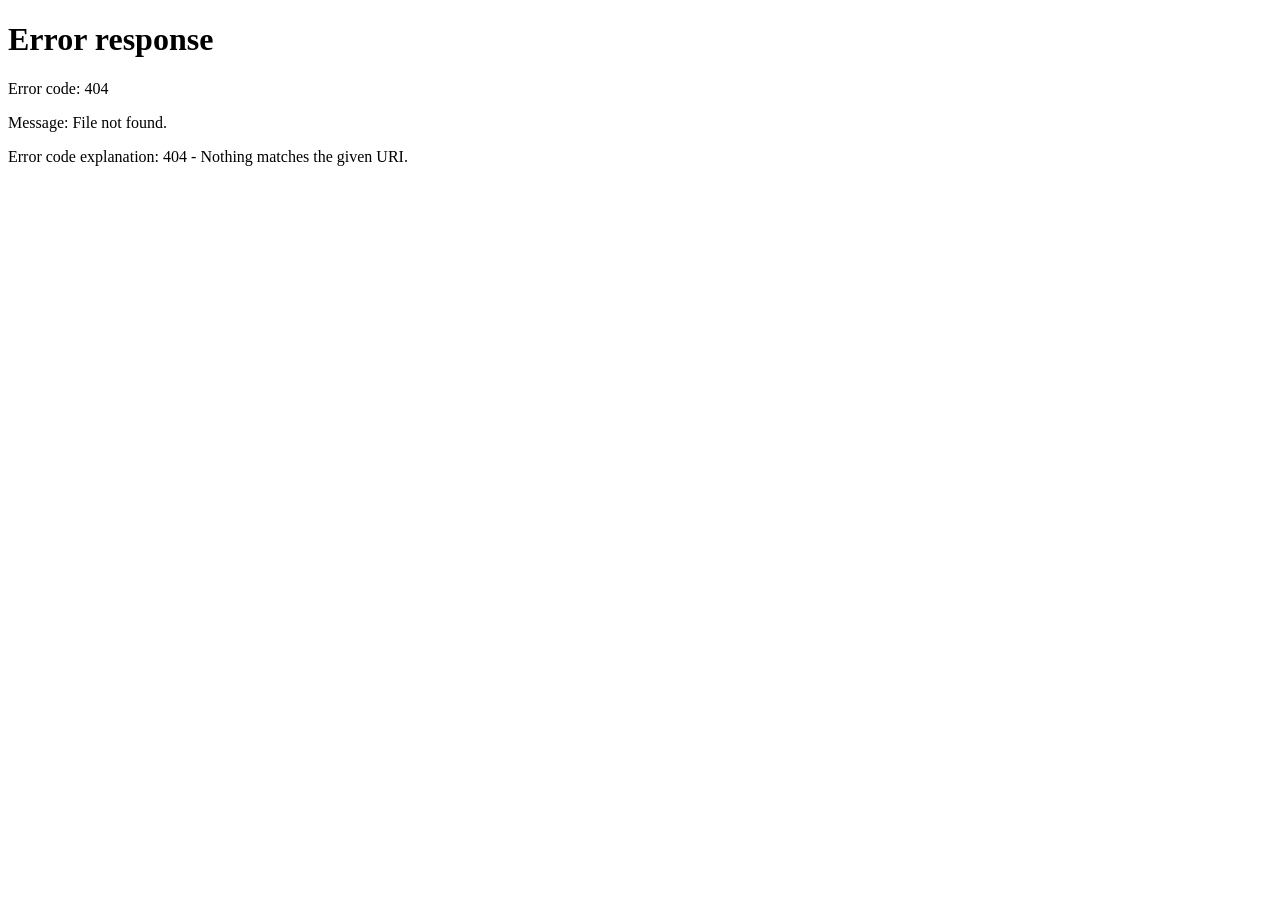
==== index.html @ 00f47ce4 "Open the desk from Pages root and stop dual Farside typing. Redirect / to src/, fail empty FRED_API_" ====
<!DOCTYPE html>
<html lang="en">
<head>
  <meta charset="UTF-8" />
  <meta http-equiv="refresh" content="0; url=src/" />
  <link rel="canonical" href="src/" />
  <title>The Great Transition — Macro Dashboard</title>
  <script>
    (function () {
      var path = location.pathname;
      if (path.slice(-1) !== "/") path += "/";
      location.replace(path + "src/");
    })();
  </script>
</head>
<body>
  <p><a href="src/">Open the desk</a></p>
</body>
</html>
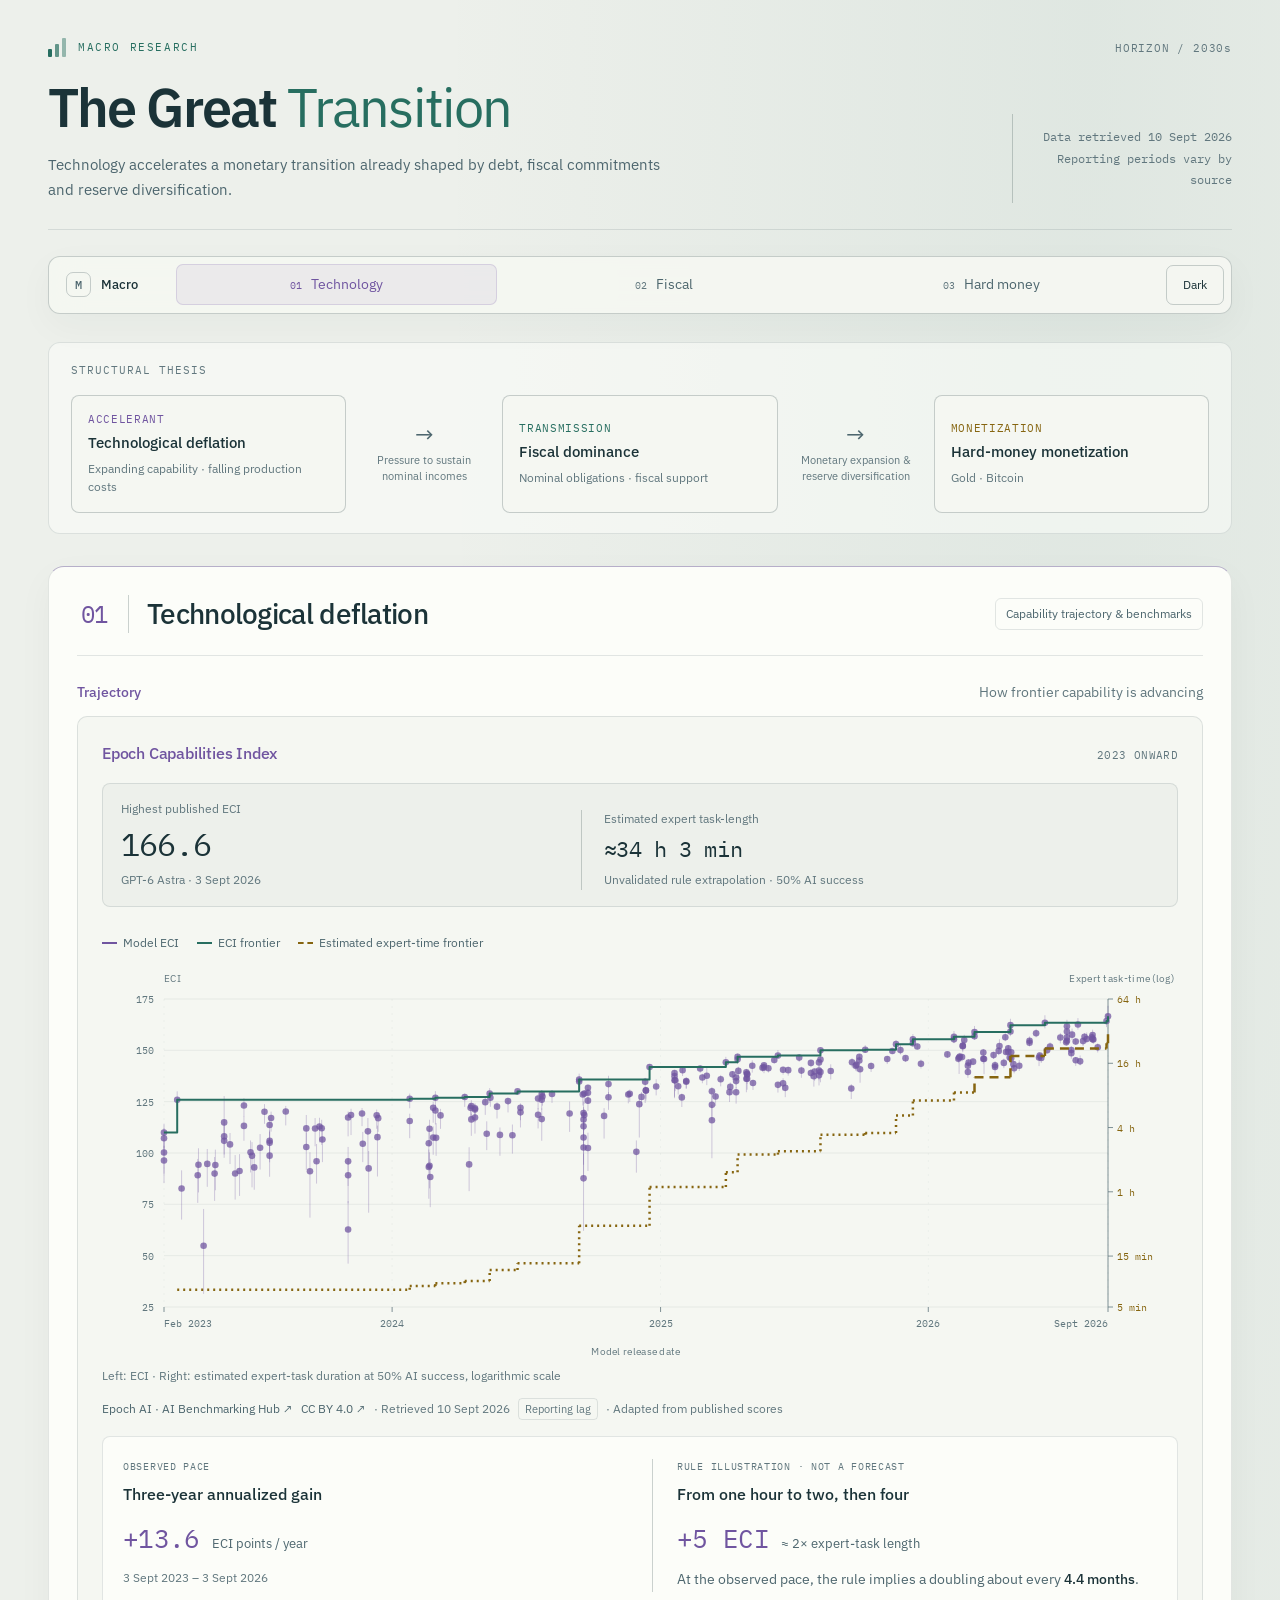
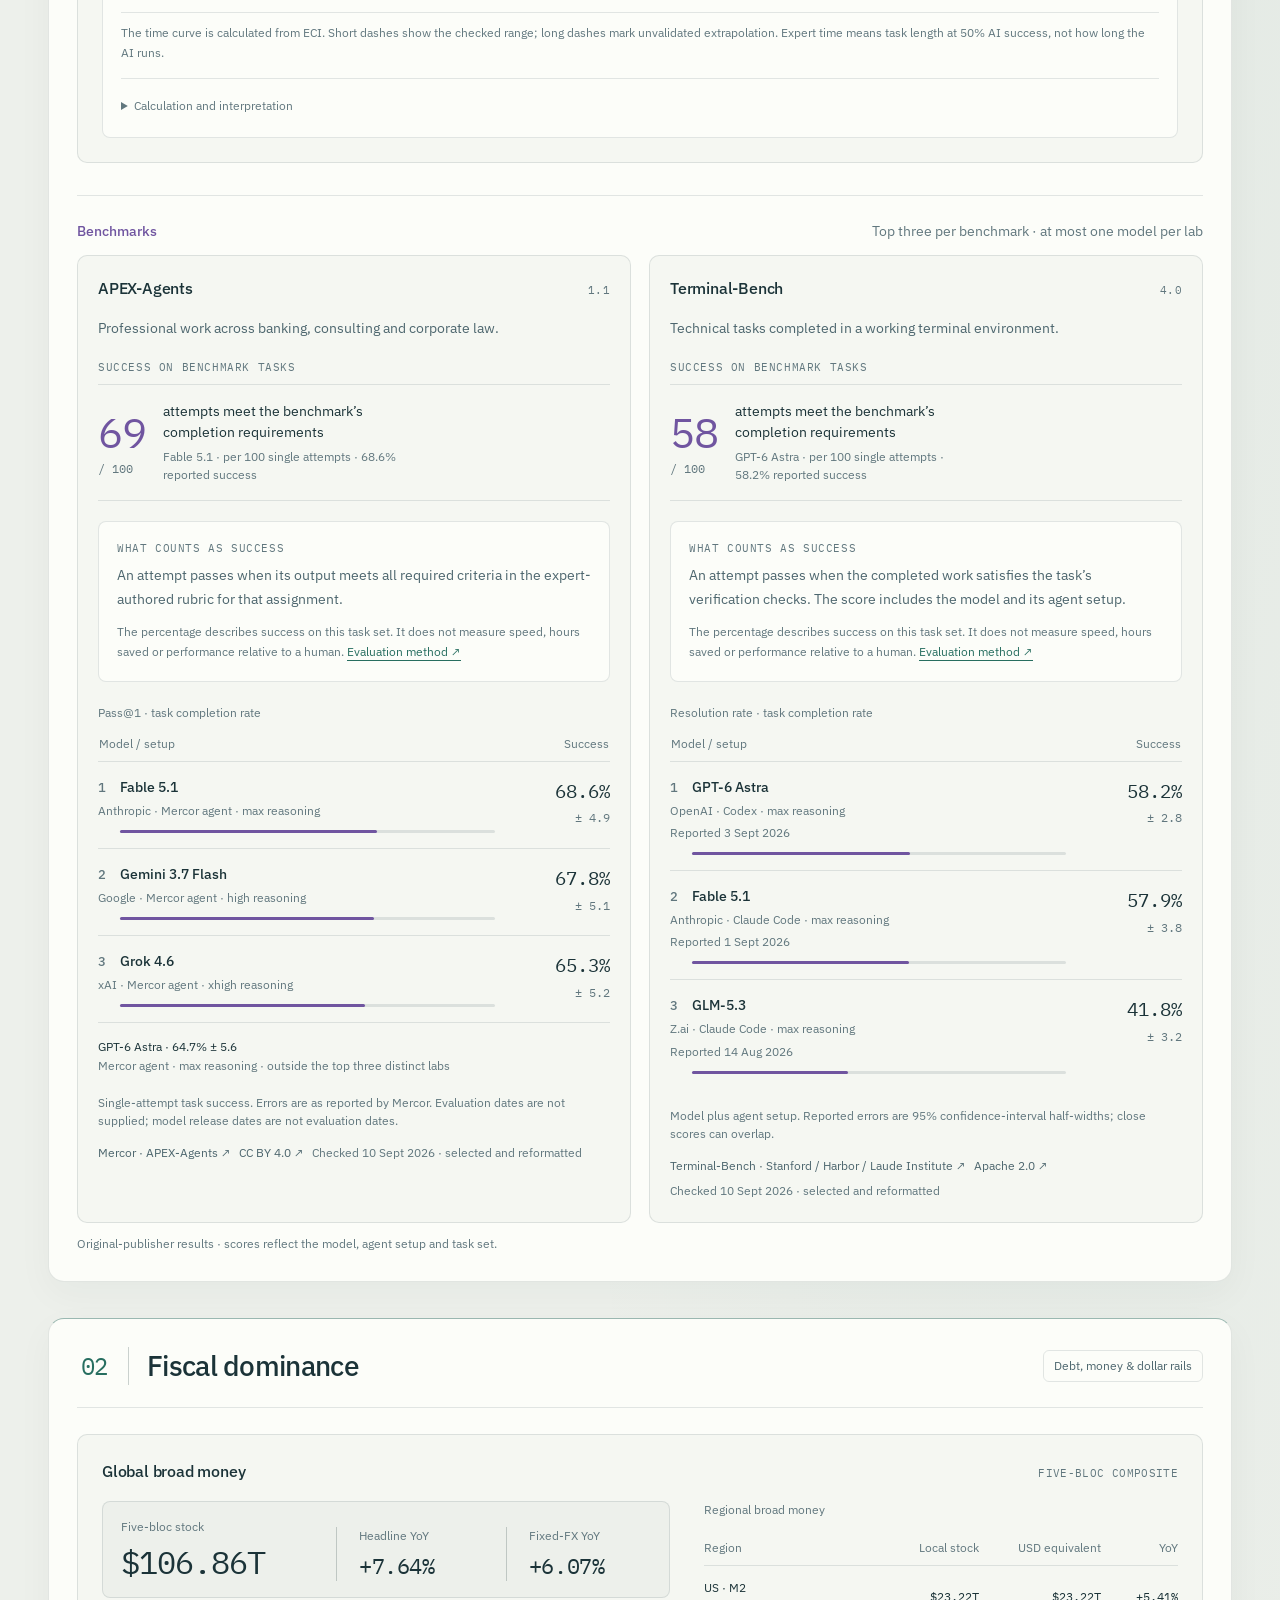
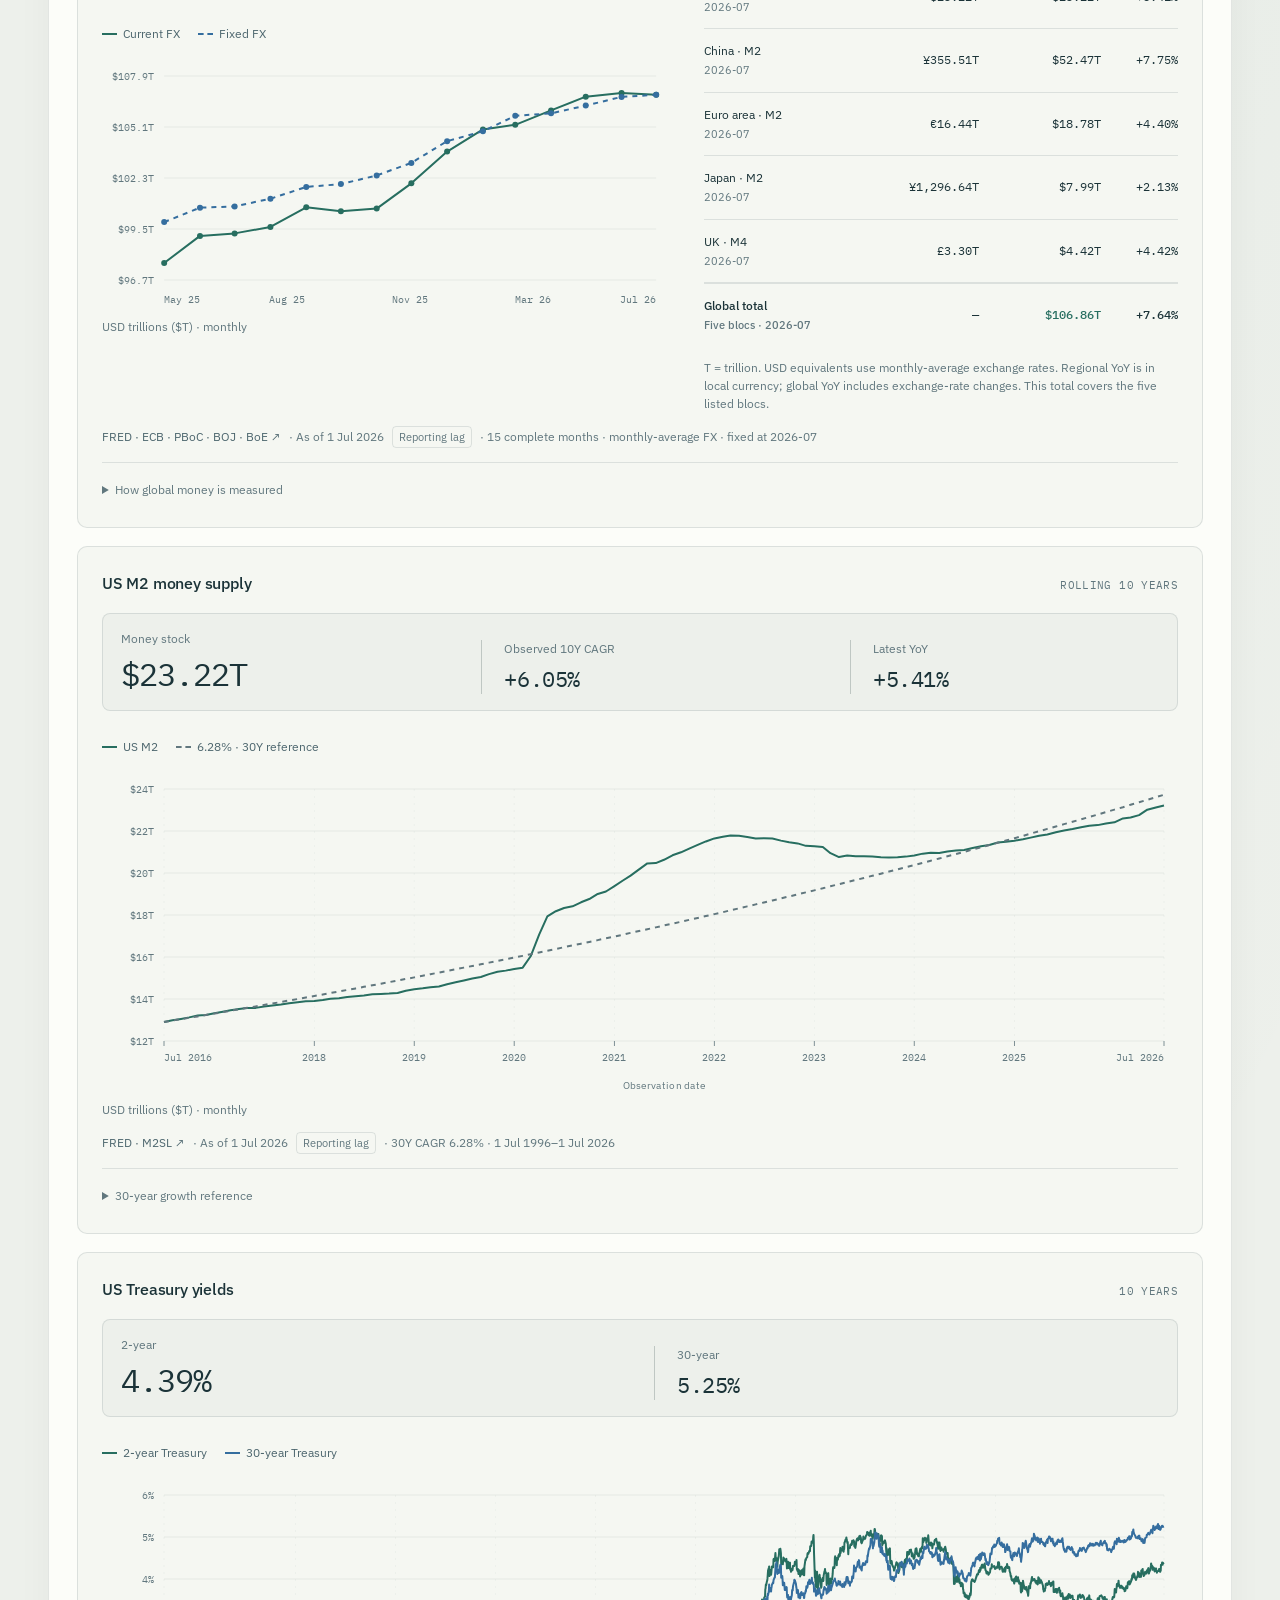
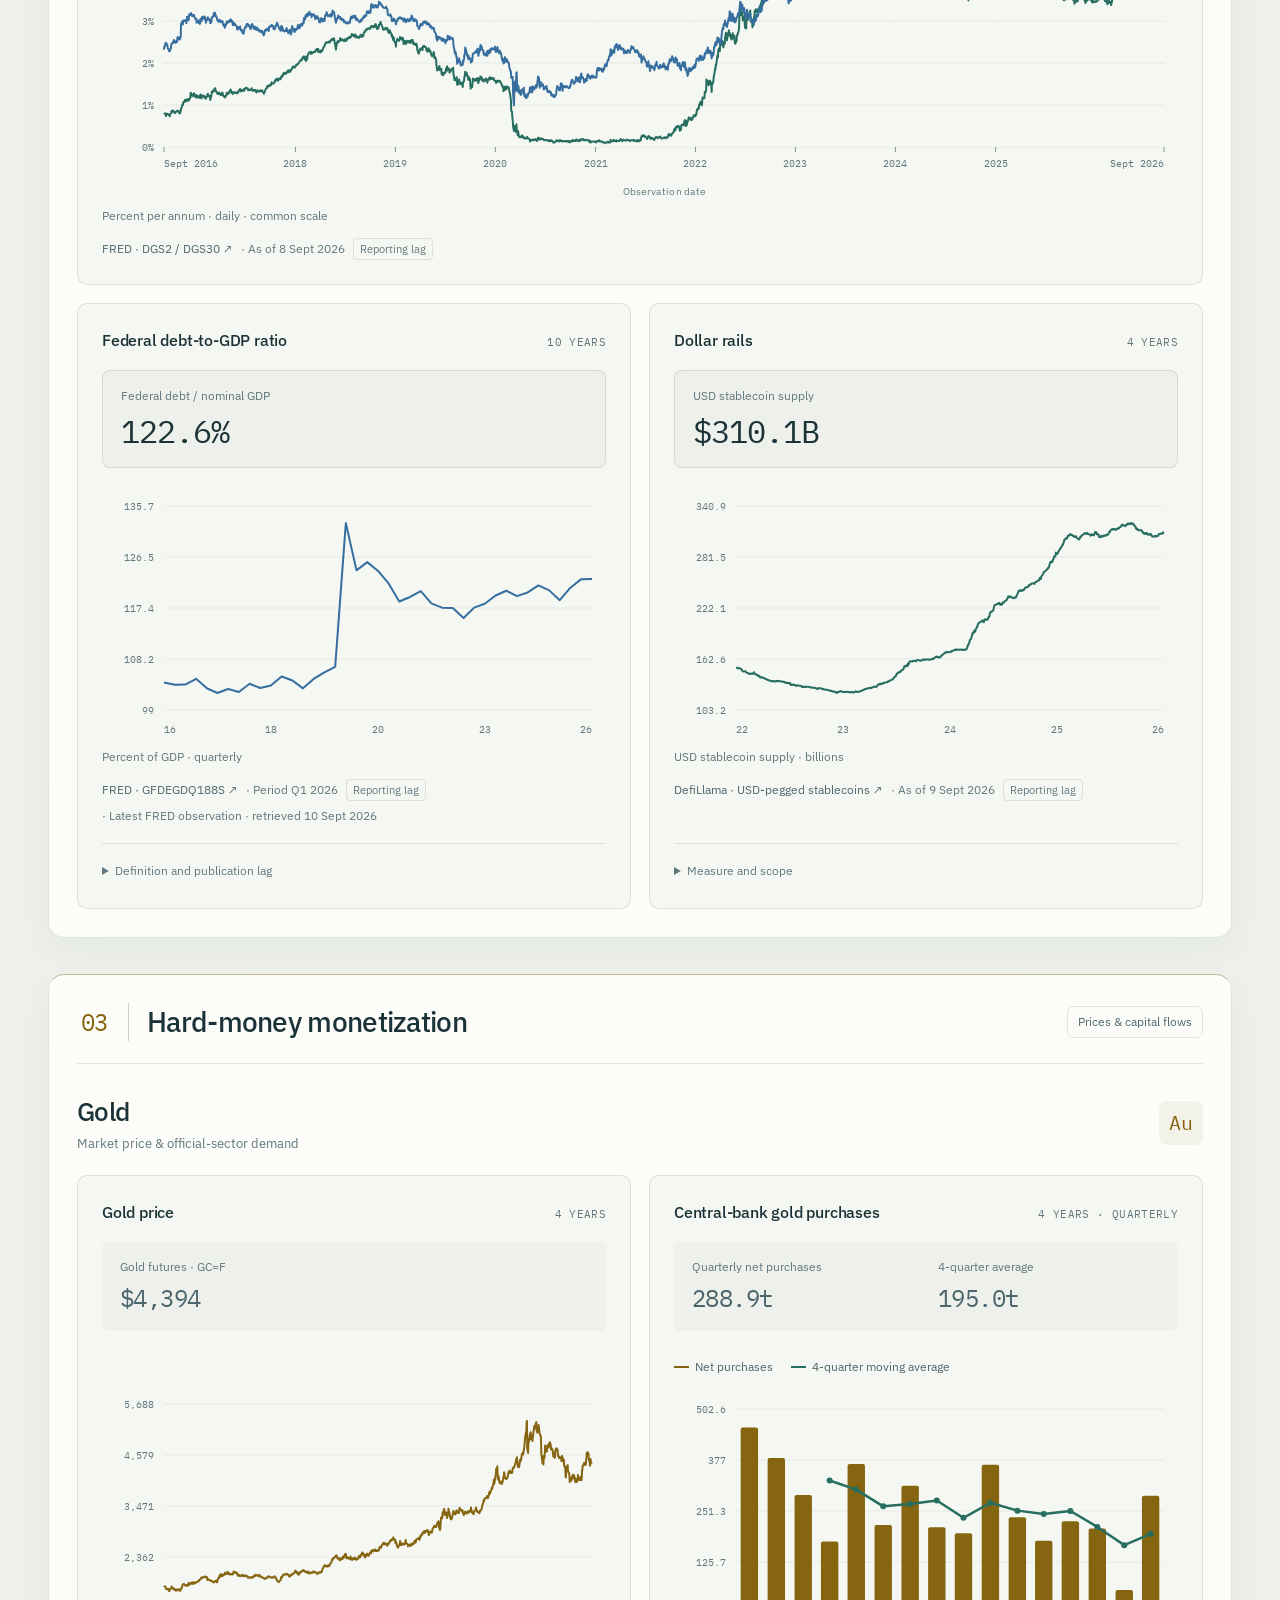
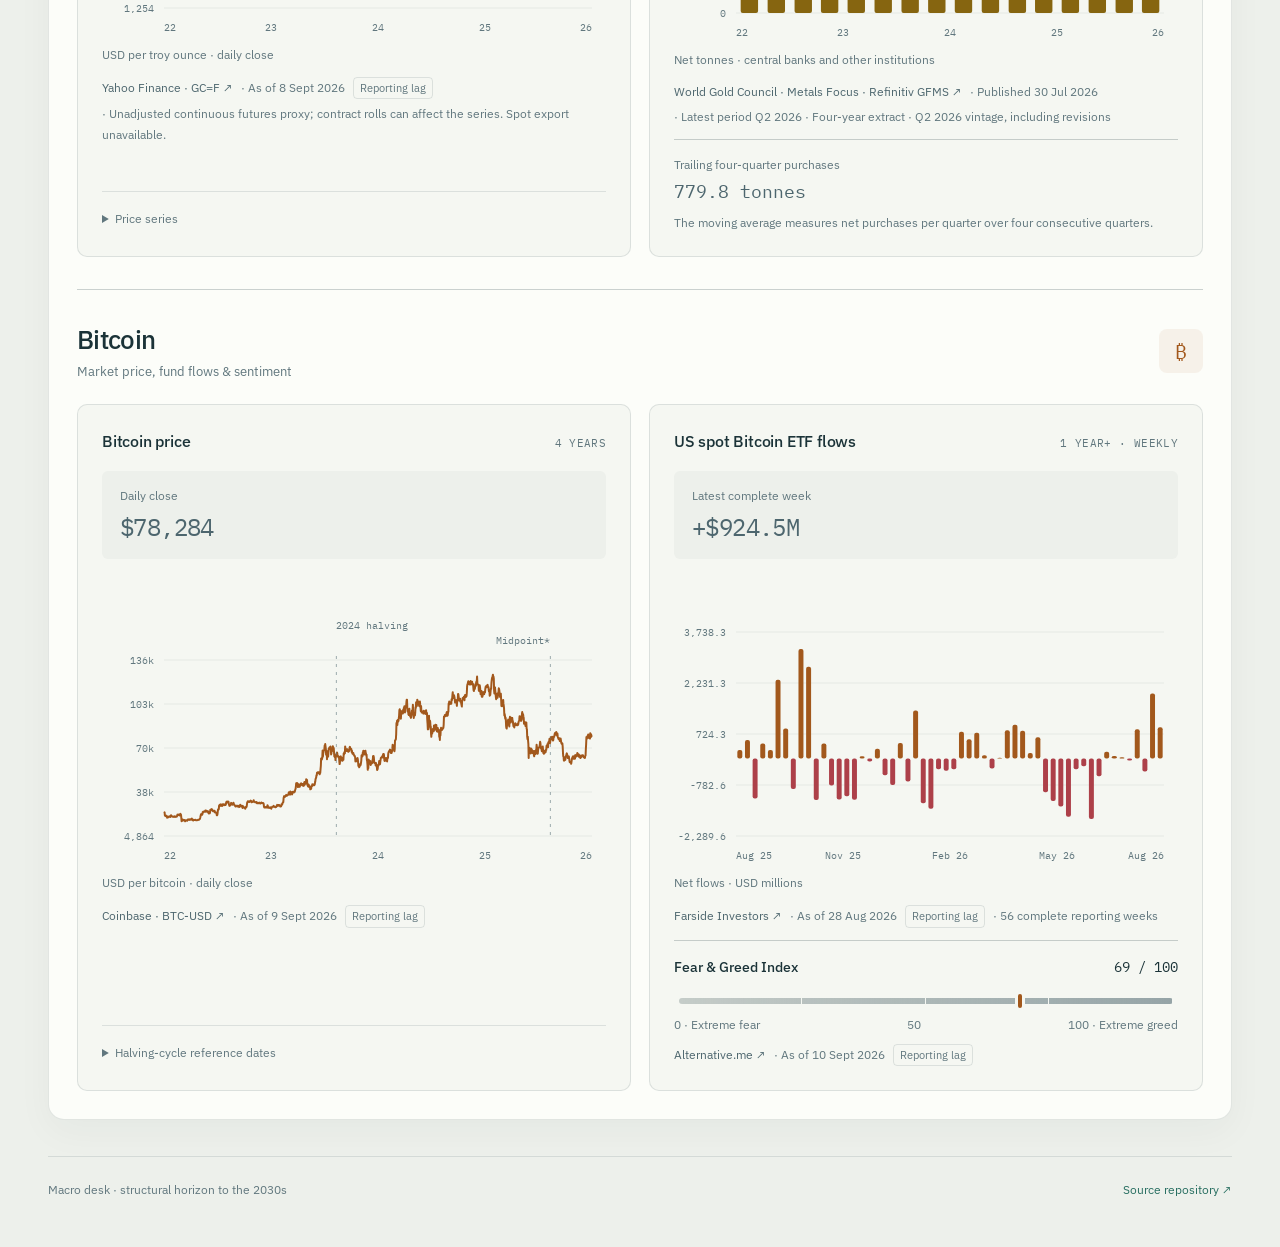
==== commit 32e5a4ac: "Rebuild structural macro dashboard and unify data refreshes" ====
--- a/index.html
+++ b/index.html
@@ -7,9 +7,10 @@
   <title>The Great Transition — Macro Dashboard</title>
   <script>
     (function () {
-      var path = location.pathname;
-      if (path.slice(-1) !== "/") path += "/";
-      location.replace(path + "src/");
+      var target = new URL('src/', location.href);
+      target.search = location.search;
+      target.hash = location.hash;
+      location.replace(target.href);
     })();
   </script>
 </head>
